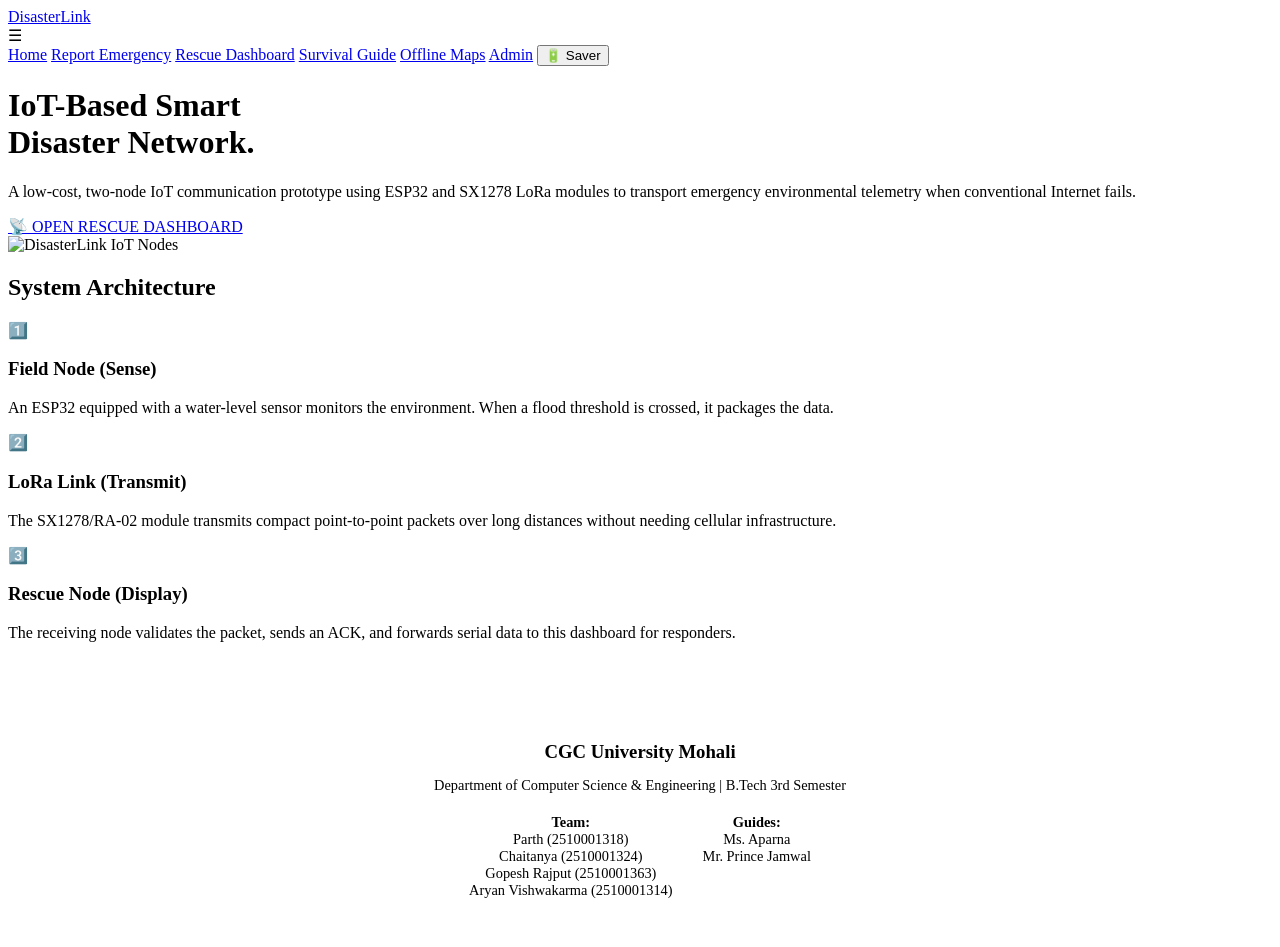
==== index.html @ 757d10a9 "Rename project to DisasterLink and update content Updated the project name from 'Deadzone SOS' to 'D" ====
<!DOCTYPE html>
<html lang="en">
<head>
    <meta charset="UTF-8">
    <meta name="viewport" content="width=device-width, initial-scale=1.0">
    <title>DisasterLink | IoT Disaster Network</title>
    <link rel="stylesheet" href="style.css">
    <link href="https://fonts.googleapis.com/css2?family=Poppins:wght@400;600;700&display=swap" rel="stylesheet">
    <link rel="manifest" href="manifest.json">
    <meta name="theme-color" content="#0f172a">
</head>
<body class="animated-bg fade-in">

    <!-- Navigation Bar -->
    <nav class="navbar">
        <!-- Brand Name Updated to DisasterLink -->
        <a href="index.html" class="logo"><span class="dz">Disaster</span><span class="sos">Link</span></a>
        
        <div class="menu-toggle" id="mobile-menu">☰</div>
        
        <div class="nav-links">
            <a href="index.html" class="active">Home</a>
            <a href="report.html">Report Emergency</a>
            <a href="dashboard.html">Rescue Dashboard</a>
            <a href="guidelines.html">Survival Guide</a>
            <a href="maps.html">Offline Maps</a>
            <a href="admin.html" class="admin-link">Admin</a>
            <button id="battery-toggle" class="btn-battery" title="Turn on Battery Saver">🔋 Saver</button>
        </div>
    </nav>

    <!-- Hero Section -->
    <header class="hero">
        <div class="hero-text">
            <h1>IoT-Based Smart <br><span class="highlight">Disaster Network.</span></h1>
            <p class="large-text">A low-cost, two-node IoT communication prototype using ESP32 and SX1278 LoRa modules to transport emergency environmental telemetry when conventional Internet fails.</p>
            <a href="dashboard.html" class="btn-primary huge-btn">📡 OPEN RESCUE DASHBOARD</a>
        </div>
        <div class="hero-image">
            <img src="hero.jpg" alt="DisasterLink IoT Nodes">
        </div>
    </header>

    <!-- IoT Architecture Steps -->
    <section class="how-it-works">
        <h2>System Architecture</h2>
        <div class="card-container">
            <div class="card">
                <div class="card-icon">1️⃣</div>
                <h3>Field Node (Sense)</h3>
                <p>An ESP32 equipped with a water-level sensor monitors the environment. When a flood threshold is crossed, it packages the data.</p>
            </div>
            <div class="card">
                <div class="card-icon">2️⃣</div>
                <h3>LoRa Link (Transmit)</h3>
                <p>The SX1278/RA-02 module transmits compact point-to-point packets over long distances without needing cellular infrastructure.</p>
            </div>
            <div class="card">
                <div class="card-icon">3️⃣</div>
                <h3>Rescue Node (Display)</h3>
                <p>The receiving node validates the packet, sends an ACK, and forwards serial data to this dashboard for responders.</p>
            </div>
        </div>
    </section>

    <!-- Project Credits Footer -->
    <footer style="background: var(--bg-color-3); padding: 40px 5%; text-align: center; border-top: 2px solid var(--bg-color-2); margin-top: 40px;">
        <h3 style="color: var(--accent-teal); margin-bottom: 10px;">CGC University Mohali</h3>
        <p style="color: var(--text-muted); font-size: 0.9rem; margin-bottom: 20px;">Department of Computer Science & Engineering | B.Tech 3rd Semester</p>
        
        <div style="display: flex; justify-content: center; gap: 30px; flex-wrap: wrap; color: var(--text-light); font-size: 0.9rem;">
            <div><strong>Team:</strong><br>Parth (2510001318)<br>Chaitanya (2510001324)<br>Gopesh Rajput (2510001363)<br>Aryan Vishwakarma (2510001314)</div>
            <div><strong>Guides:</strong><br>Ms. Aparna<br>Mr. Prince Jamwal</div>
        </div>
    </footer>

    <script src="https://www.gstatic.com/firebasejs/9.6.1/firebase-app-compat.js"></script>
    <script src="https://www.gstatic.com/firebasejs/9.6.1/firebase-database-compat.js"></script>
    <script src="app.js"></script>
</body>
</html>
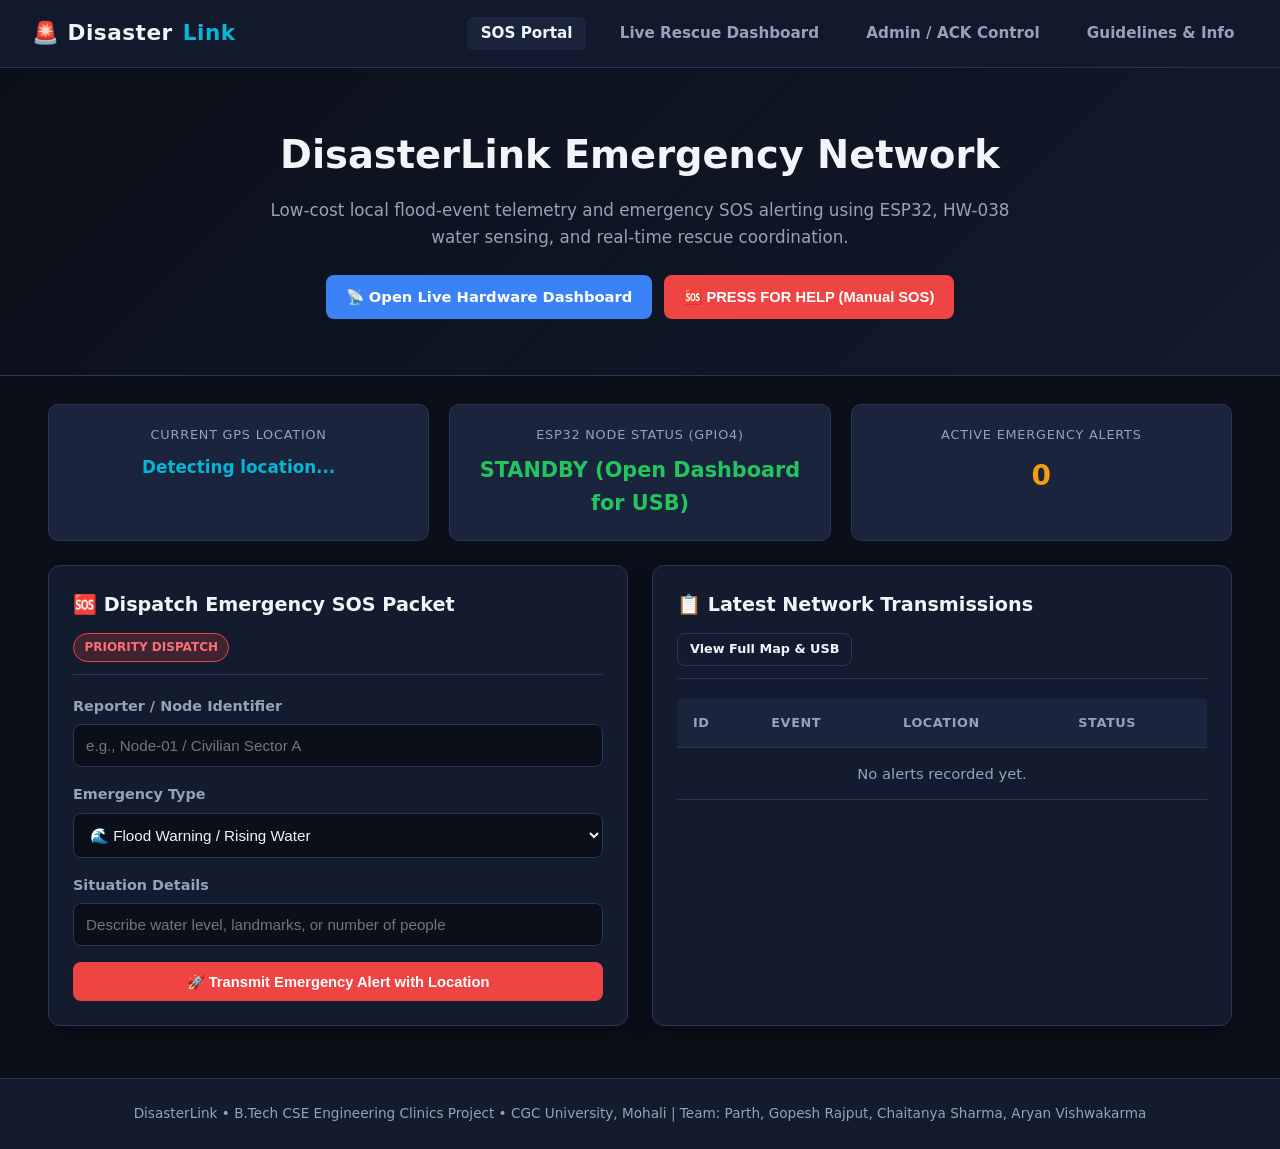
==== commit c55a4037: "Update index.html" ====
--- a/index.html
+++ b/index.html
@@ -1,81 +1,115 @@
 <!DOCTYPE html>
 <html lang="en">
 <head>
-    <meta charset="UTF-8">
-    <meta name="viewport" content="width=device-width, initial-scale=1.0">
-    <title>DisasterLink | IoT Disaster Network</title>
-    <link rel="stylesheet" href="style.css">
-    <link href="https://fonts.googleapis.com/css2?family=Poppins:wght@400;600;700&display=swap" rel="stylesheet">
-    <link rel="manifest" href="manifest.json">
-    <meta name="theme-color" content="#0f172a">
+  <meta charset="UTF-8" />
+  <meta name="viewport" content="width=device-width, initial-scale=1.0" />
+  <title>DisasterLink | IoT-Based Smart Disaster Communication Network</title>
+  <link rel="stylesheet" href="style.css" />
 </head>
-<body class="animated-bg fade-in">
+<body>
 
-    <!-- Navigation Bar -->
-    <nav class="navbar">
-        <!-- Brand Name Updated to DisasterLink -->
-        <a href="index.html" class="logo"><span class="dz">Disaster</span><span class="sos">Link</span></a>
-        
-        <div class="menu-toggle" id="mobile-menu">☰</div>
-        
-        <div class="nav-links">
-            <a href="index.html" class="active">Home</a>
-            <a href="report.html">Report Emergency</a>
-            <a href="dashboard.html">Rescue Dashboard</a>
-            <a href="guidelines.html">Survival Guide</a>
-            <a href="maps.html">Offline Maps</a>
-            <a href="admin.html" class="admin-link">Admin</a>
-            <button id="battery-toggle" class="btn-battery" title="Turn on Battery Saver">🔋 Saver</button>
+  <nav class="navbar">
+    <a href="index.html" class="brand">🚨 Disaster<span>Link</span></a>
+    <ul class="nav-links">
+      <li><a href="index.html" class="active">SOS Portal</a></li>
+      <li><a href="dashboard.html">Live Rescue Dashboard</a></li>
+      <li><a href="admin.html">Admin / ACK Control</a></li>
+      <li><a href="guidelines.html">Guidelines & Info</a></li>
+    </ul>
+  </nav>
+
+  <header class="hero">
+    <h1>DisasterLink Emergency Network</h1>
+    <p>
+      Low-cost local flood-event telemetry and emergency SOS alerting using ESP32, HW-038 water sensing, and real-time rescue coordination.
+    </p>
+    <div style="display: flex; gap: 12px; justify-content: center; flex-wrap: wrap;">
+      <a href="dashboard.html" class="btn btn-primary">📡 Open Live Hardware Dashboard</a>
+      <button class="btn btn-danger" onclick="triggerQuickManualSOS()">🆘 PRESS FOR HELP (Manual SOS)</button>
+    </div>
+  </header>
+
+  <main class="container">
+    <div class="grid-3" style="margin-bottom: 1.5rem;">
+      <div class="stat-box">
+        <div class="stat-label">Current GPS Location</div>
+        <div id="user-gps-display" class="stat-value" style="font-size: 1.05rem; color: var(--accent-cyan);">
+          Detecting location...
         </div>
-    </nav>
+      </div>
+      <div class="stat-box">
+        <div class="stat-label">ESP32 Node Status (GPIO4)</div>
+        <div id="home-sensor-status" class="stat-value" style="font-size: 1.3rem; color: var(--safe-green);">
+          STANDBY (Open Dashboard for USB)
+        </div>
+      </div>
+      <div class="stat-box">
+        <div class="stat-label">Active Emergency Alerts</div>
+        <div id="home-active-count" class="stat-value" style="color: var(--warning-amber);">0</div>
+      </div>
+    </div>
 
-    <!-- Hero Section -->
-    <header class="hero">
-        <div class="hero-text">
-            <h1>IoT-Based Smart <br><span class="highlight">Disaster Network.</span></h1>
-            <p class="large-text">A low-cost, two-node IoT communication prototype using ESP32 and SX1278 LoRa modules to transport emergency environmental telemetry when conventional Internet fails.</p>
-            <a href="dashboard.html" class="btn-primary huge-btn">📡 OPEN RESCUE DASHBOARD</a>
+    <div class="grid-2">
+      <!-- Manual SOS Form -->
+      <div class="card">
+        <div class="card-header">
+          <div class="card-title">🆘 Dispatch Emergency SOS Packet</div>
+          <span class="badge badge-critical">Priority Dispatch</span>
         </div>
-        <div class="hero-image">
-            <img src="hero.jpg" alt="DisasterLink IoT Nodes">
+        <form id="sos-form" onsubmit="submitManualSOSForm(event)">
+          <div class="form-group">
+            <label for="sos-name">Reporter / Node Identifier</label>
+            <input type="text" id="sos-name" class="form-control" placeholder="e.g., Node-01 / Civilian Sector A" required />
+          </div>
+          <div class="form-group">
+            <label for="sos-type">Emergency Type</label>
+            <select id="sos-type" class="form-control">
+              <option value="FLOOD WARNING (Manual)">🌊 Flood Warning / Rising Water</option>
+              <option value="MANUAL HELP (SOS Button)">🆘 Trapped / Immediate Rescue Needed</option>
+              <option value="MEDICAL EMERGENCY">🚑 Critical Medical Emergency</option>
+            </select>
+          </div>
+          <div class="form-group">
+            <label for="sos-notes">Situation Details</label>
+            <input type="text" id="sos-notes" class="form-control" placeholder="Describe water level, landmarks, or number of people" />
+          </div>
+          <button type="submit" class="btn btn-danger" style="width: 100%;">
+            🚀 Transmit Emergency Alert with Location
+          </button>
+        </form>
+      </div>
+
+      <!-- Recent Alerts Feed -->
+      <div class="card">
+        <div class="card-header">
+          <div class="card-title">📋 Latest Network Transmissions</div>
+          <a href="dashboard.html" class="btn btn-outline" style="padding: 0.35rem 0.75rem; font-size: 0.8rem;">View Full Map & USB</a>
         </div>
-    </header>
+        <div class="table-responsive">
+          <table>
+            <thead>
+              <tr>
+                <th>ID</th>
+                <th>Event</th>
+                <th>Location</th>
+                <th>Status</th>
+              </tr>
+            </thead>
+            <tbody id="recent-alerts-body">
+              <tr>
+                <td colspan="4" style="text-align: center; color: var(--text-muted);">No alerts recorded yet.</td>
+              </tr>
+            </tbody>
+          </table>
+        </div>
+      </div>
+    </div>
+  </main>
 
-    <!-- IoT Architecture Steps -->
-    <section class="how-it-works">
-        <h2>System Architecture</h2>
-        <div class="card-container">
-            <div class="card">
-                <div class="card-icon">1️⃣</div>
-                <h3>Field Node (Sense)</h3>
-                <p>An ESP32 equipped with a water-level sensor monitors the environment. When a flood threshold is crossed, it packages the data.</p>
-            </div>
-            <div class="card">
-                <div class="card-icon">2️⃣</div>
-                <h3>LoRa Link (Transmit)</h3>
-                <p>The SX1278/RA-02 module transmits compact point-to-point packets over long distances without needing cellular infrastructure.</p>
-            </div>
-            <div class="card">
-                <div class="card-icon">3️⃣</div>
-                <h3>Rescue Node (Display)</h3>
-                <p>The receiving node validates the packet, sends an ACK, and forwards serial data to this dashboard for responders.</p>
-            </div>
-        </div>
-    </section>
+  <footer>
+    DisasterLink • B.Tech CSE Engineering Clinics Project • CGC University, Mohali | Team: Parth, Gopesh Rajput, Chaitanya Sharma, Aryan Vishwakarma
+  </footer>
 
-    <!-- Project Credits Footer -->
-    <footer style="background: var(--bg-color-3); padding: 40px 5%; text-align: center; border-top: 2px solid var(--bg-color-2); margin-top: 40px;">
-        <h3 style="color: var(--accent-teal); margin-bottom: 10px;">CGC University Mohali</h3>
-        <p style="color: var(--text-muted); font-size: 0.9rem; margin-bottom: 20px;">Department of Computer Science & Engineering | B.Tech 3rd Semester</p>
-        
-        <div style="display: flex; justify-content: center; gap: 30px; flex-wrap: wrap; color: var(--text-light); font-size: 0.9rem;">
-            <div><strong>Team:</strong><br>Parth (2510001318)<br>Chaitanya (2510001324)<br>Gopesh Rajput (2510001363)<br>Aryan Vishwakarma (2510001314)</div>
-            <div><strong>Guides:</strong><br>Ms. Aparna<br>Mr. Prince Jamwal</div>
-        </div>
-    </footer>
-
-    <script src="https://www.gstatic.com/firebasejs/9.6.1/firebase-app-compat.js"></script>
-    <script src="https://www.gstatic.com/firebasejs/9.6.1/firebase-database-compat.js"></script>
-    <script src="app.js"></script>
+  <script src="app.js"></script>
 </body>
 </html>
--- a/style.css
+++ b/style.css
@@ -0,0 +1,320 @@
+:root {
+  --bg-primary: #0b0f19;
+  --bg-card: #131b2e;
+  --bg-card-alt: #1a243d;
+  --border-color: #2a3655;
+  --text-main: #f1f5f9;
+  --text-muted: #94a3b8;
+  --accent-blue: #3b82f6;
+  --accent-cyan: #06b6d4;
+  --danger-red: #ef4444;
+  --warning-amber: #f59e0b;
+  --safe-green: #22c55e;
+}
+
+* {
+  box-sizing: border-box;
+  margin: 0;
+  padding: 0;
+}
+
+body {
+  font-family: 'Segoe UI', system-ui, -apple-system, sans-serif;
+  background-color: var(--bg-primary);
+  color: var(--text-main);
+  line-height: 1.6;
+  min-height: 100vh;
+  display: flex;
+  flex-direction: column;
+}
+
+/* Navbar */
+.navbar {
+  background: rgba(19, 27, 46, 0.95);
+  border-bottom: 1px solid var(--border-color);
+  padding: 1rem 2rem;
+  display: flex;
+  justify-content: space-between;
+  align-items: center;
+  position: sticky;
+  top: 0;
+  z-index: 1000;
+  backdrop-filter: blur(8px);
+}
+
+.brand {
+  display: flex;
+  align-items: center;
+  gap: 10px;
+  font-size: 1.35rem;
+  font-weight: 800;
+  color: var(--text-main);
+  text-decoration: none;
+  letter-spacing: 0.5px;
+}
+
+.brand span {
+  color: var(--accent-cyan);
+}
+
+.nav-links {
+  display: flex;
+  gap: 1.25rem;
+  list-style: none;
+  flex-wrap: wrap;
+}
+
+.nav-links a {
+  color: var(--text-muted);
+  text-decoration: none;
+  font-weight: 600;
+  font-size: 0.95rem;
+  padding: 0.45rem 0.85rem;
+  border-radius: 6px;
+  transition: all 0.2s ease;
+}
+
+.nav-links a:hover,
+.nav-links a.active {
+  color: var(--text-main);
+  background: var(--bg-card-alt);
+}
+
+/* Hero Section */
+.hero {
+  background: linear-gradient(135deg, rgba(11, 15, 25, 0.88), rgba(19, 27, 46, 0.92)), url('hero.jpg') center/cover no-repeat;
+  border-bottom: 1px solid var(--border-color);
+  padding: 3.5rem 2rem;
+  text-align: center;
+}
+
+.hero h1 {
+  font-size: 2.4rem;
+  font-weight: 800;
+  margin-bottom: 0.75rem;
+}
+
+.hero p {
+  color: var(--text-muted);
+  max-width: 760px;
+  margin: 0 auto 1.5rem;
+  font-size: 1.05rem;
+}
+
+/* Layout Containers */
+.container {
+  max-width: 1240px;
+  width: 100%;
+  margin: 0 auto;
+  padding: 1.75rem;
+  flex: 1;
+}
+
+.grid-2 {
+  display: grid;
+  grid-template-columns: repeat(auto-fit, minmax(340px, 1fr));
+  gap: 1.5rem;
+}
+
+.grid-3 {
+  display: grid;
+  grid-template-columns: repeat(auto-fit, minmax(240px, 1fr));
+  gap: 1.25rem;
+}
+
+/* Cards */
+.card {
+  background: var(--bg-card);
+  border: 1px solid var(--border-color);
+  border-radius: 12px;
+  padding: 1.5rem;
+  margin-bottom: 1.5rem;
+  box-shadow: 0 8px 24px rgba(0, 0, 0, 0.25);
+}
+
+.card-header {
+  display: flex;
+  justify-content: space-between;
+  align-items: center;
+  flex-wrap: wrap;
+  gap: 12px;
+  margin-bottom: 1.25rem;
+  padding-bottom: 0.75rem;
+  border-bottom: 1px solid var(--border-color);
+}
+
+.card-title {
+  font-size: 1.2rem;
+  font-weight: 700;
+  display: flex;
+  align-items: center;
+  gap: 8px;
+}
+
+/* Metric Boxes */
+.stat-box {
+  background: var(--bg-card-alt);
+  border: 1px solid var(--border-color);
+  border-radius: 10px;
+  padding: 1.25rem;
+  text-align: center;
+}
+
+.stat-label {
+  font-size: 0.8rem;
+  text-transform: uppercase;
+  letter-spacing: 0.8px;
+  color: var(--text-muted);
+  margin-bottom: 0.5rem;
+}
+
+.stat-value {
+  font-size: 1.75rem;
+  font-weight: 800;
+}
+
+/* Buttons */
+.btn {
+  display: inline-flex;
+  align-items: center;
+  justify-content: center;
+  gap: 8px;
+  padding: 0.65rem 1.25rem;
+  border-radius: 8px;
+  font-weight: 700;
+  font-size: 0.92rem;
+  border: none;
+  cursor: pointer;
+  transition: transform 0.15s ease, opacity 0.2s ease;
+  text-decoration: none;
+}
+
+.btn:active {
+  transform: scale(0.98);
+}
+
+.btn:disabled {
+  opacity: 0.55;
+  cursor: not-allowed;
+}
+
+.btn-primary {
+  background: var(--accent-blue);
+  color: #fff;
+}
+
+.btn-danger {
+  background: var(--danger-red);
+  color: #fff;
+}
+
+.btn-success {
+  background: var(--safe-green);
+  color: #052e16;
+}
+
+.btn-warning {
+  background: var(--warning-amber);
+  color: #1e1b18;
+}
+
+.btn-outline {
+  background: transparent;
+  border: 1px solid var(--border-color);
+  color: var(--text-main);
+}
+
+/* Forms */
+.form-group {
+  margin-bottom: 1rem;
+}
+
+.form-group label {
+  display: block;
+  font-size: 0.9rem;
+  font-weight: 600;
+  margin-bottom: 0.4rem;
+  color: var(--text-muted);
+}
+
+.form-control {
+  width: 100%;
+  padding: 0.75rem;
+  background: var(--bg-primary);
+  border: 1px solid var(--border-color);
+  border-radius: 8px;
+  color: var(--text-main);
+  font-size: 0.95rem;
+}
+
+/* Tables */
+.table-responsive {
+  overflow-x: auto;
+}
+
+table {
+  width: 100%;
+  border-collapse: collapse;
+  font-size: 0.92rem;
+}
+
+th, td {
+  padding: 0.85rem 1rem;
+  text-align: left;
+  border-bottom: 1px solid var(--border-color);
+}
+
+th {
+  background: var(--bg-card-alt);
+  color: var(--text-muted);
+  font-size: 0.8rem;
+  text-transform: uppercase;
+  letter-spacing: 0.6px;
+}
+
+tr.wet-row {
+  background: rgba(239, 68, 68, 0.12);
+}
+
+/* Badges */
+.badge {
+  display: inline-block;
+  padding: 0.25rem 0.65rem;
+  border-radius: 999px;
+  font-size: 0.75rem;
+  font-weight: 700;
+  text-transform: uppercase;
+}
+
+.badge-critical { background: rgba(239, 68, 68, 0.2); color: #f87171; border: 1px solid #ef4444; }
+.badge-high { background: rgba(245, 158, 11, 0.2); color: #fbbf24; border: 1px solid #f59e0b; }
+.badge-normal { background: rgba(34, 197, 94, 0.2); color: #4ade80; border: 1px solid #22c55e; }
+.badge-ack { background: rgba(6, 182, 212, 0.2); color: #22d3ee; border: 1px solid #06b6d4; }
+
+/* Progress Bar */
+.meter-bg {
+  width: 100%;
+  height: 22px;
+  background: var(--bg-primary);
+  border: 1px solid var(--border-color);
+  border-radius: 11px;
+  overflow: hidden;
+  margin-top: 8px;
+}
+
+.meter-fill {
+  height: 100%;
+  width: 0%;
+  background: var(--safe-green);
+  transition: width 0.1s linear, background-color 0.2s ease;
+}
+
+/* Footer */
+footer {
+  text-align: center;
+  padding: 1.5rem;
+  border-top: 1px solid var(--border-color);
+  color: var(--text-muted);
+  font-size: 0.85rem;
+  background: var(--bg-card);
+}
